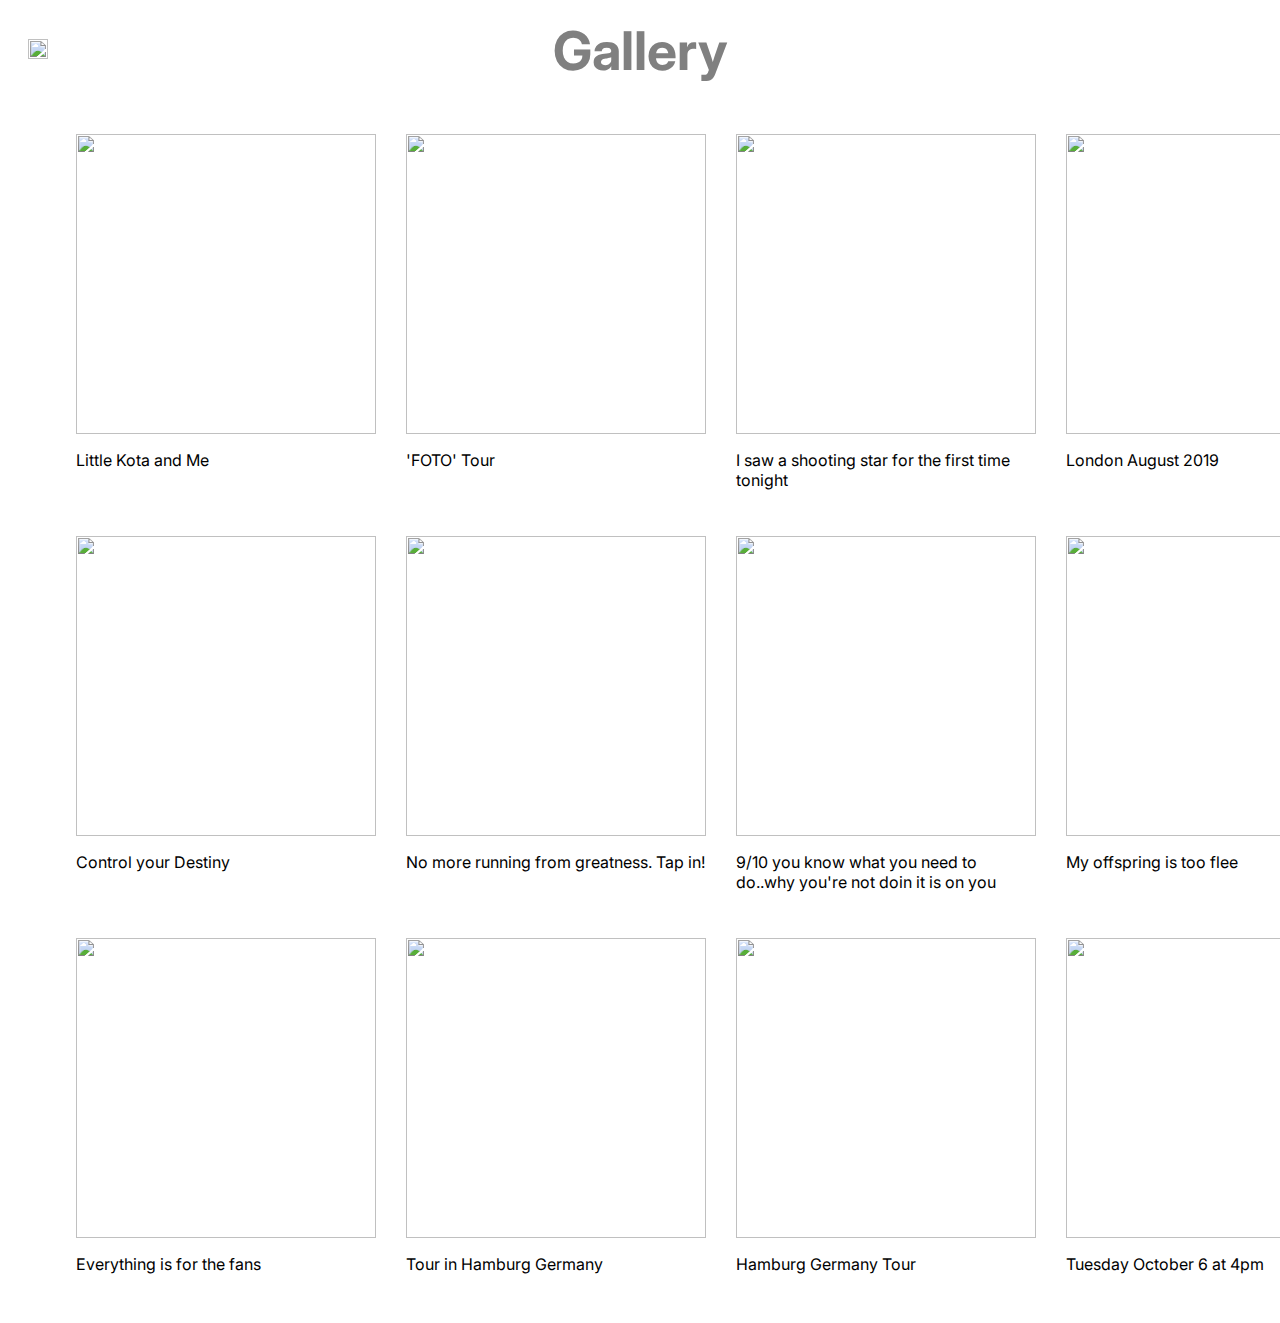
==== galleryk.html @ 316a2d08 "Add files via upload" ====
<html>
<head>

<title>Gallery</title>
<link rel="stylesheet" type="text/css" href="galleryk.css">
    
  <link href="https://fonts.googleapis.com/css2?family=Inter:wght@200&display=swap" rel="stylesheet">
    
</head>

<h1>Gallery</h1>
<body>
    
<div class="backarrow"><a href="homescreenk.html"><img src="kotaphotos/arrowbackai.png"width="20"></a></div>
    
    
    
<div class="container">
    
<div class="pic1"><img src="kotaphotos/gallerypic1ai.png" width="300"> <p>Little Kota and Me</p>  </div>
    
<div class="pic2"><img src="kotaphotos/gallerypic2ai.png"width="300"><p>'FOTO' Tour</p></div>
    
<div class="pic3"><img
src="kotaphotos/gallerypic3ai.png" width="300"> <p>I saw a shooting star for the first time tonight</p> </div>
    
<div class="pic4"><img src="kotaphotos/gallerypic4ai.png" width="300"><p>London August 2019</p></div>
    
<div class="pic5"><img src="kotaphotos/gallerypic5ai.png" width="300"><p>Control your Destiny</p></div>
    
<div class="pic6"><img src="kotaphotos/gallerypic6ai.png" width="300"><p>No more running from greatness. Tap in!</p> </div>
    
<div class="pic7"><img src="kotaphotos/gallerypic7ai.png" width="300"><p>9/10 you know what you need to do..why you're not doin it is on you</p></div>

<div class="pic8"><img src="kotaphotos/gallerypic8ai.png" width="300"><p>My offspring is too flee</p> </div>
    
<div class="pic9"><img src="kotaphotos/gallerypic9ai.png" width="300"> <p>Everything is for the fans</p></div>
    
<div class="pic10"><img src="kotaphotos/gallerypic10ai.png" width="300"> <p>Tour in Hamburg Germany</p></div>
    
<div class="pic11"><img src="kotaphotos/gallerypic11ai.png" width="300"><p>Hamburg Germany Tour</p> </div>
    
<div class="pic12"><img src="kotaphotos/gallerypic12ai.png" width="300"><p>Tuesday October 6 at 4pm</p> </div>
    
</div>
    
    </body>

</html>
---- galleryk.css ----
* {
    font-family: 'Inter', sans-serif;

}

.backarrow{
    position: relative;
    top:-70px;
    left:20px;
}




.container {
    margin: 0 auto;
    display: grid;
      width: 90%;
    grid-template-columns: 1fr 1fr 1fr 1fr;
    grid-template-rows: 1fr 1fr 1fr;
  grid-gap: 20px;
}

.container > div{
    padding: 5px;

}

h1 {
    position: relative;
    text-align: center;
    font-size: 40pt;
    top:10px;
    color:grey;
    
}
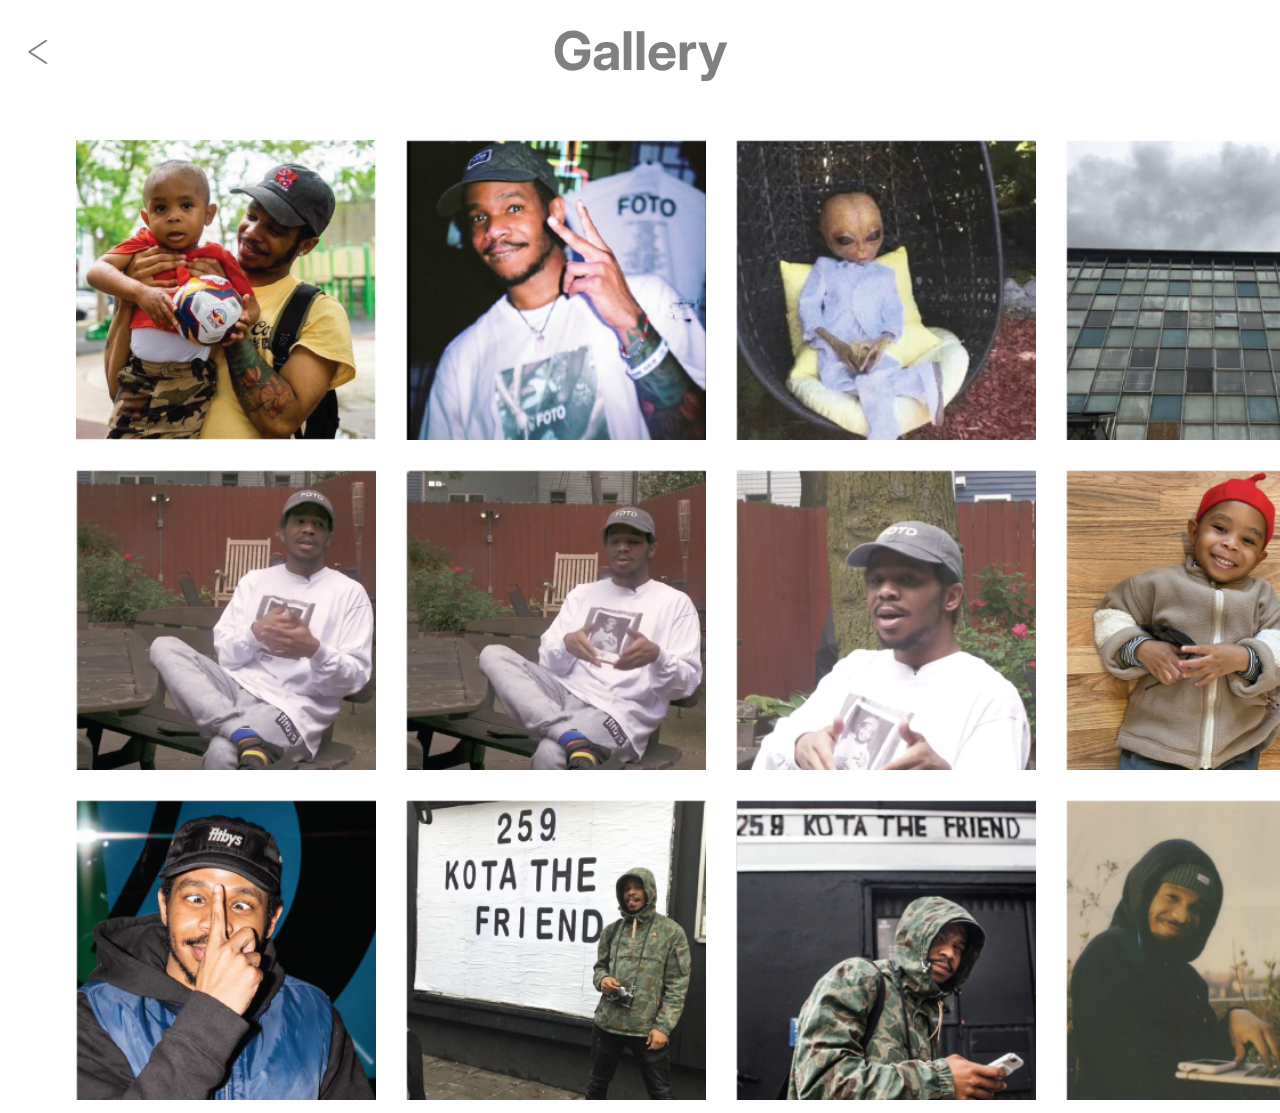
==== commit aa22dcf1: "Update galleryk.html" ====
--- a/galleryk.html
+++ b/galleryk.html
@@ -17,33 +17,33 @@
     
 <div class="container">
     
-<div class="pic1"><img src="kotaphotos/gallerypic1ai.png" width="300"> <p>Little Kota and Me</p>  </div>
+<div class="pic1"><img src="kotaphotos/gallerypic1ai.png" width="300"> </div>
     
-<div class="pic2"><img src="kotaphotos/gallerypic2ai.png"width="300"><p>'FOTO' Tour</p></div>
+<div class="pic2"><img src="kotaphotos/gallerypic2ai.png"width="300"> </div>
     
 <div class="pic3"><img
-src="kotaphotos/gallerypic3ai.png" width="300"> <p>I saw a shooting star for the first time tonight</p> </div>
+src="kotaphotos/gallerypic3ai.png" width="300"> </div>
     
-<div class="pic4"><img src="kotaphotos/gallerypic4ai.png" width="300"><p>London August 2019</p></div>
+<div class="pic4"><img src="kotaphotos/gallerypic4ai.png" width="300"> </div>
     
-<div class="pic5"><img src="kotaphotos/gallerypic5ai.png" width="300"><p>Control your Destiny</p></div>
+<div class="pic5"><img src="kotaphotos/gallerypic5ai.png" width="300"> </div>
     
-<div class="pic6"><img src="kotaphotos/gallerypic6ai.png" width="300"><p>No more running from greatness. Tap in!</p> </div>
+<div class="pic6"><img src="kotaphotos/gallerypic6ai.png" width="300"> </div>
     
-<div class="pic7"><img src="kotaphotos/gallerypic7ai.png" width="300"><p>9/10 you know what you need to do..why you're not doin it is on you</p></div>
+<div class="pic7"><img src="kotaphotos/gallerypic7ai.png" width="300"> </div>
 
-<div class="pic8"><img src="kotaphotos/gallerypic8ai.png" width="300"><p>My offspring is too flee</p> </div>
+<div class="pic8"><img src="kotaphotos/gallerypic8ai.png" width="300"> </div>
     
-<div class="pic9"><img src="kotaphotos/gallerypic9ai.png" width="300"> <p>Everything is for the fans</p></div>
+<div class="pic9"><img src="kotaphotos/gallerypic9ai.png" width="300"> </div>
     
-<div class="pic10"><img src="kotaphotos/gallerypic10ai.png" width="300"> <p>Tour in Hamburg Germany</p></div>
+<div class="pic10"><img src="kotaphotos/gallerypic10ai.png" width="300"> </div>
     
-<div class="pic11"><img src="kotaphotos/gallerypic11ai.png" width="300"><p>Hamburg Germany Tour</p> </div>
+<div class="pic11"><img src="kotaphotos/gallerypic11ai.png" width="300"> </div>
     
-<div class="pic12"><img src="kotaphotos/gallerypic12ai.png" width="300"><p>Tuesday October 6 at 4pm</p> </div>
+<div class="pic12"><img src="kotaphotos/gallerypic12ai.png" width="300"> </div>
     
 </div>
     
     </body>
 
-</html>+</html>
